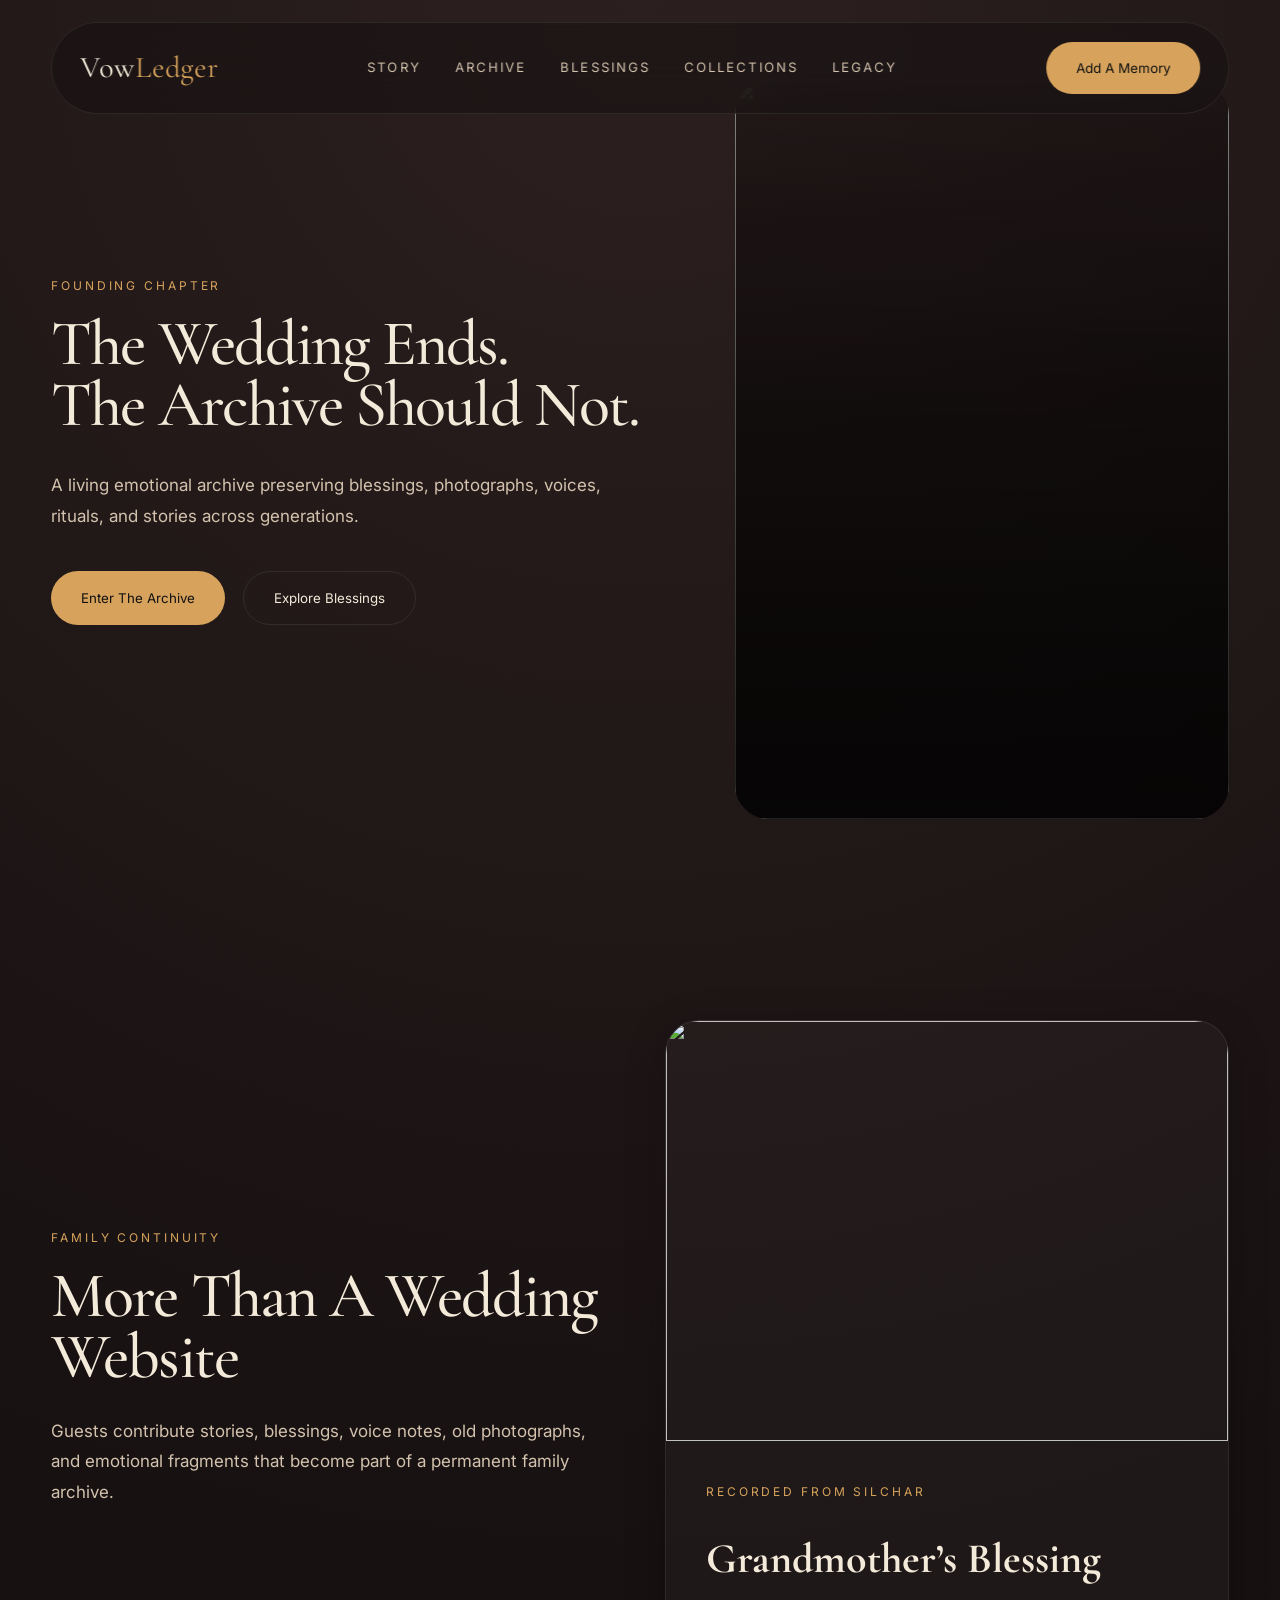
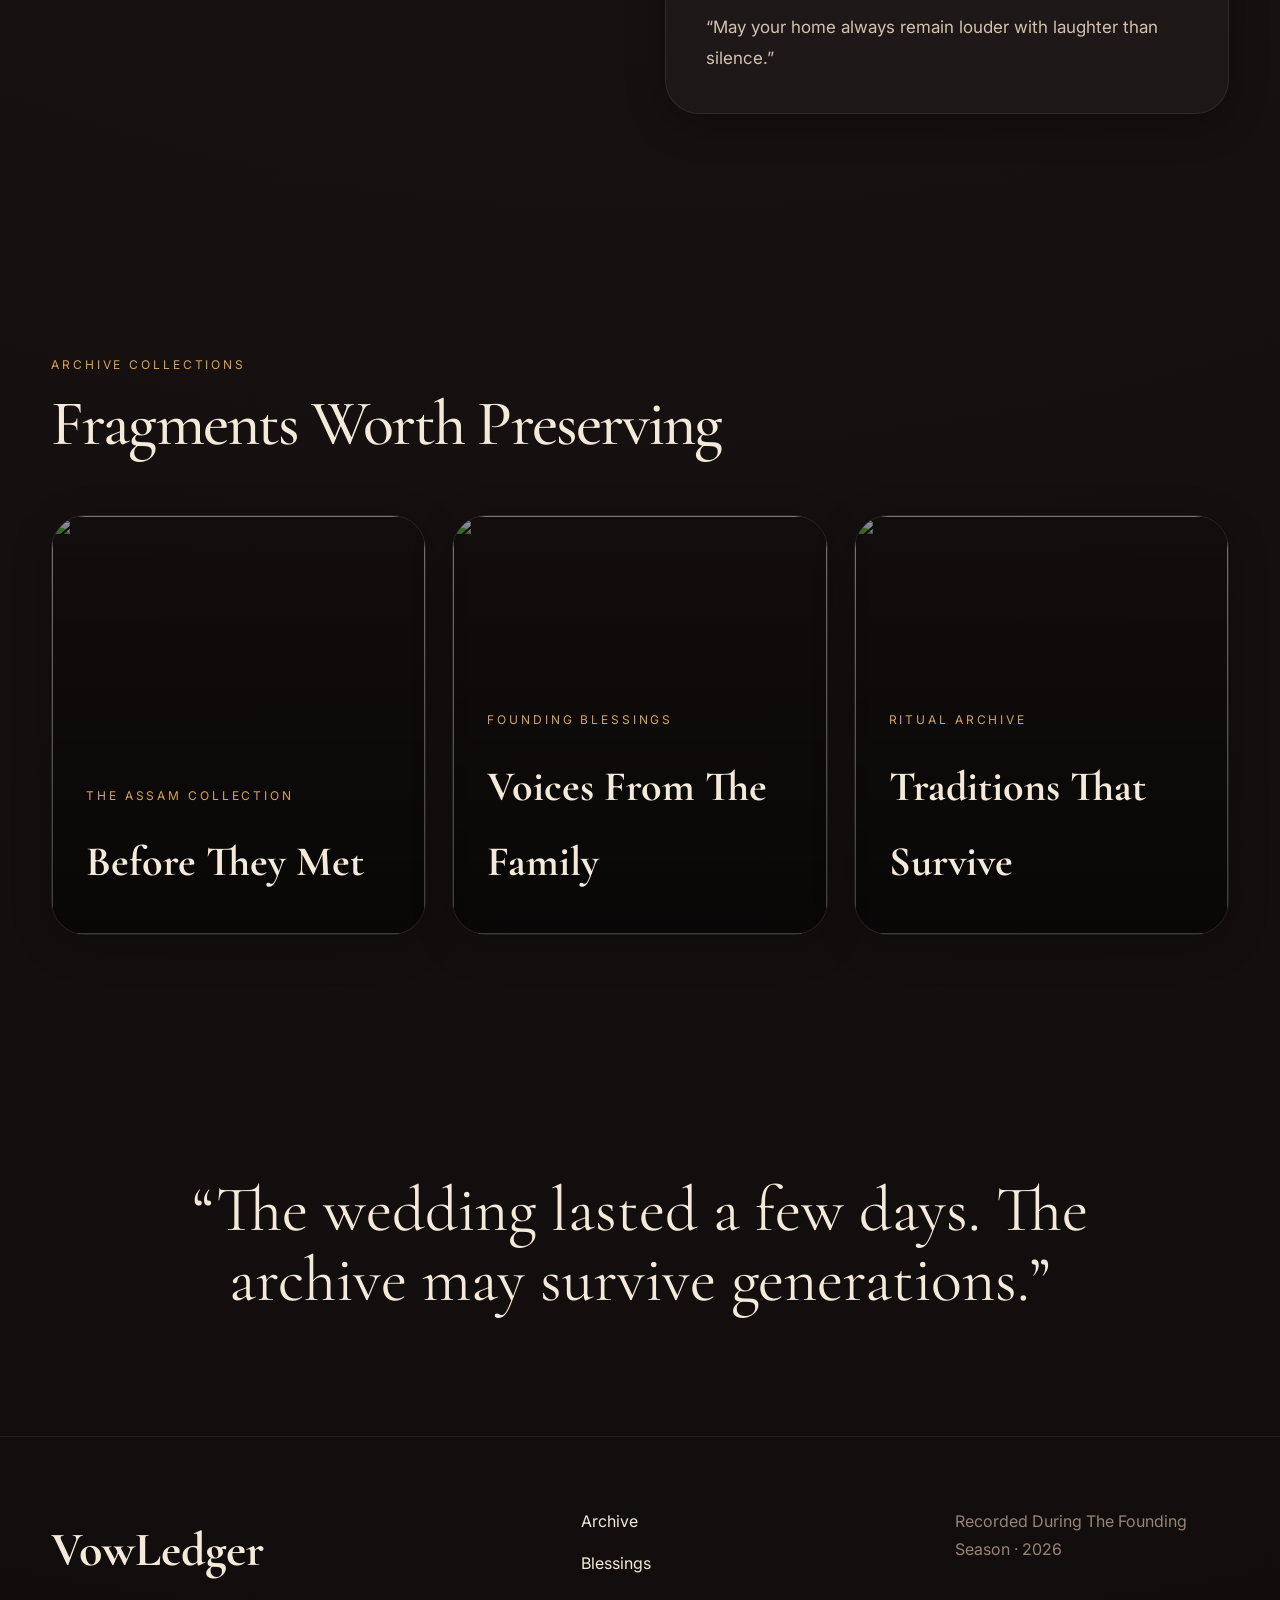
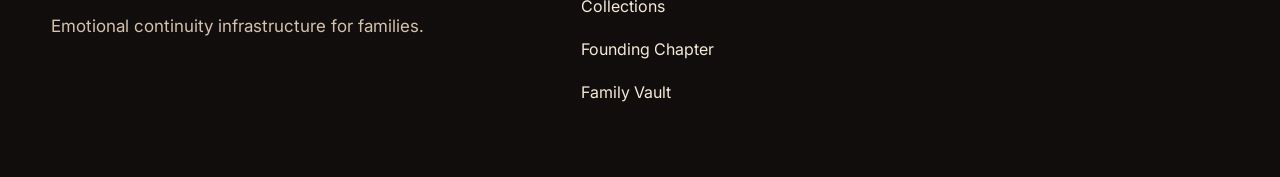
==== index.html @ ac440067 "going live" ====
<!DOCTYPE html>
<html lang="en">
<head>
<meta charset="UTF-8" />
<meta name="viewport" content="width=device-width, initial-scale=1.0"/>

<title>VowLedger — Founding Chapter</title>

<link rel="preconnect" href="https://fonts.googleapis.com">
<link rel="preconnect" href="https://fonts.gstatic.com" crossorigin>

<link href="https://fonts.googleapis.com/css2?family=Cormorant+Garamond:wght@400;500;600;700&family=Inter:wght@300;400;500;600&display=swap" rel="stylesheet">

<!-- STRUCTURE -->
<style>

/* =========================================================
BASE.CSS
========================================================= */

:root{

    --container:1320px;

    --section-spacing:120px;

    --radius-xl:34px;
    --radius-lg:28px;
    --radius-md:20px;

    --transition:
    all .8s cubic-bezier(.19,1,.22,1);

}

/* =========================================================
RESET
========================================================= */

*{
    margin:0;
    padding:0;
    box-sizing:border-box;
}

html{
    scroll-behavior:smooth;
}

body{
    overflow-x:hidden;
    font-family:var(--font-body);
    background:var(--bg);
    color:var(--text-primary);
    line-height:1.8;
}

img{
    max-width:100%;
    display:block;
}

a{
    text-decoration:none;
    color:inherit;
}

button{
    border:none;
    outline:none;
    cursor:pointer;
    font-family:inherit;
}

/* =========================================================
GLOBAL
========================================================= */

.vl-container{
    width:min(92%, var(--container));
    margin:auto;
}

.vl-section{
    padding:var(--section-spacing) 0;
}

.vl-eyebrow{
    font-size:12px;
    letter-spacing:.24em;
    text-transform:uppercase;
    color:var(--accent);
    margin-bottom:18px;
}

.vl-heading{
    font-family:var(--font-heading);
    font-size:clamp(40px,5vw,82px);
    line-height:.95;
    font-weight:500;
    letter-spacing:-.03em;
}

.vl-copy{
    max-width:720px;
    font-size:17px;
    color:var(--text-secondary);
}

.vl-btn{
    padding:18px 30px;
    border-radius:999px;
    transition:var(--transition);
}

.vl-btn-primary{
    background:var(--accent);
    color:#111;
}

.vl-btn-secondary{
    border:1px solid var(--border-soft);
    background:transparent;
    color:var(--text-primary);
}

/* =========================================================
HEADER
========================================================= */

.vl-header{

    position:fixed;
    top:22px;
    left:50%;
    transform:translateX(-50%);

    width:min(92%,1280px);

    z-index:1000;

    backdrop-filter:blur(20px);

    background:rgba(10,10,10,.42);

    border:1px solid var(--border-soft);

    border-radius:999px;

}

.vl-header-inner{

    display:flex;
    align-items:center;
    justify-content:space-between;

    padding:18px 28px;
}

.vl-logo{

    font-family:var(--font-heading);
    font-size:30px;
    letter-spacing:.03em;
}

.vl-logo span{
    color:var(--accent);
}

.vl-nav{

    display:flex;
    gap:34px;
}

.vl-nav a{

    font-size:13px;
    letter-spacing:.16em;
    text-transform:uppercase;
    color:var(--text-secondary);

    transition:var(--transition);
}

.vl-nav a:hover{
    color:var(--text-primary);
}

/* =========================================================
HERO
========================================================= */

.vl-hero{

    min-height:100vh;

    display:flex;
    align-items:center;

    position:relative;

    overflow:hidden;
}

.vl-hero-grid{

    display:grid;
    grid-template-columns:1.1fr .9fr;
    gap:80px;
    align-items:center;
}

.vl-hero-media{

    position:relative;
    border-radius:var(--radius-xl);
    overflow:hidden;
}

.vl-hero-media img{

    width:100%;
    height:82vh;
    object-fit:cover;

    filter:
    brightness(.85)
    contrast(1.04)
    saturate(.95);
}

.vl-hero-overlay{

    position:absolute;
    inset:0;

    background:
    linear-gradient(
    to top,
    rgba(0,0,0,.55),
    rgba(0,0,0,.08)
    );
}

.vl-hero-content{
    position:relative;
    z-index:2;
}

.vl-hero-copy{

    margin:34px 0 40px;
}

.vl-hero-actions{

    display:flex;
    gap:18px;
    flex-wrap:wrap;
}

/* =========================================================
EDITORIAL SECTION
========================================================= */

.vl-editorial-grid{

    display:grid;
    grid-template-columns:1fr 1fr;
    gap:50px;
    align-items:center;
}

.vl-editorial-card{

    background:var(--card-bg);

    border:1px solid var(--border-soft);

    border-radius:var(--radius-xl);

    overflow:hidden;
}

.vl-editorial-card img{

    height:420px;
    width:100%;
    object-fit:cover;
}

.vl-editorial-body{
    padding:40px;
}

/* =========================================================
ARCHIVE STRIP
========================================================= */

.vl-archive-strip{

    display:grid;
    grid-template-columns:repeat(3,1fr);
    gap:26px;
}

.vl-memory{

    position:relative;

    min-height:420px;

    border-radius:var(--radius-xl);

    overflow:hidden;

    border:1px solid var(--border-soft);
}

.vl-memory img{

    position:absolute;
    inset:0;

    width:100%;
    height:100%;
    object-fit:cover;

    filter:
    brightness(.7)
    contrast(1.02)
    saturate(.95);
}

.vl-memory-content{

    position:absolute;
    bottom:0;
    left:0;

    padding:34px;
    z-index:2;
}

/* =========================================================
QUOTE
========================================================= */

.vl-quote{

    text-align:center;
    max-width:900px;
    margin:auto;
}

.vl-quote blockquote{

    font-family:var(--font-heading);

    font-size:clamp(40px,5vw,72px);

    line-height:1.1;

    color:var(--text-primary);
}

/* =========================================================
FOOTER
========================================================= */

.vl-footer{

    border-top:1px solid var(--border-soft);

    padding:70px 0;
}

.vl-footer-grid{

    display:grid;
    grid-template-columns:1.2fr .8fr .7fr;
    gap:60px;
}

.vl-footer h3{

    font-family:var(--font-heading);

    font-size:48px;
    margin-bottom:18px;
}

.vl-footer-links{

    display:flex;
    flex-direction:column;
    gap:14px;
}

.vl-footer-meta{
    color:var(--text-muted);
}

/* =========================================================
TABLET
========================================================= */

@media(max-width:1024px){

    .vl-nav{
        display:none;
    }

    .vl-hero-grid{
        grid-template-columns:1fr;
    }

    .vl-editorial-grid{
        grid-template-columns:1fr 1fr;
    }

    .vl-archive-strip{
        grid-template-columns:1fr 1fr;
    }

    .vl-footer-grid{
        grid-template-columns:1fr 1fr;
    }
}

/* =========================================================
MOBILE
========================================================= */

@media(max-width:767px){

    :root{
        --section-spacing:90px;
    }

    .vl-header-inner{
        padding:16px 22px;
    }

    .vl-hero{
        padding-top:140px;
    }

    .vl-editorial-grid,
    .vl-archive-strip,
    .vl-footer-grid{
        grid-template-columns:1fr;
    }

    .vl-heading{
        line-height:1.02;
    }

    .vl-hero-media img{
        height:58vh;
    }

    .vl-editorial-body{
        padding:28px;
    }

    .vl-memory{
        min-height:360px;
    }

}

</style>

<!-- VISUAL STYLE -->
<style>

/* =========================================================
THEME-BENGAL.CSS
========================================================= */

body.theme-bengal{

    --bg:#1b1414;
    --bg-soft:#2a1e1e;

    --text-primary:#f4ead9;
    --text-secondary:#d3c2ad;
    --text-muted:#978571;

    --accent:#d7a35c;

    --border-soft:rgba(255,255,255,.08);

    --card-bg:rgba(255,255,255,.03);

    --font-heading:'Cormorant Garamond', serif;
    --font-body:'Inter', sans-serif;

    background:
    radial-gradient(
    circle at top,
    #2c1f1f 0%,
    #171111 45%,
    #120d0d 100%
    );
}

.theme-bengal .vl-header{
    background:rgba(24,18,18,.58);
}

.theme-bengal .vl-memory::after,
.theme-bengal .vl-hero-media::after{

    content:"";

    position:absolute;
    inset:0;

    background:
    linear-gradient(
    to top,
    rgba(0,0,0,.58),
    rgba(0,0,0,.12)
    );
}

.theme-bengal .vl-btn-primary:hover{

    transform:translateY(-3px);

    box-shadow:
    0 10px 40px rgba(215,163,92,.18);
}

.theme-bengal .vl-editorial-card,
.theme-bengal .vl-memory{

    box-shadow:
    0 10px 40px rgba(0,0,0,.24);
}

</style>

</head>

<body class="theme-bengal">

<!-- HEADER -->

<header class="vl-header">

    <div class="vl-header-inner">

        <div class="vl-logo">
            Vow<span>Ledger</span>
        </div>

        <nav class="vl-nav">
            <a href="#">Story</a>
            <a href="#">Archive</a>
            <a href="#">Blessings</a>
            <a href="#">Collections</a>
            <a href="#">Legacy</a>
        </nav>

        <button class="vl-btn vl-btn-primary">
            Add A Memory
        </button>

    </div>

</header>

<!-- HERO -->

<section class="vl-hero">

    <div class="vl-container">

        <div class="vl-hero-grid">

            <div class="vl-hero-content">

                <div class="vl-eyebrow">
                    FOUNDING CHAPTER
                </div>

                <h1 class="vl-heading">
                    The Wedding Ends.<br>
                    The Archive Should Not.
                </h1>

                <p class="vl-copy vl-hero-copy">
                    A living emotional archive preserving blessings,
                    photographs, voices, rituals, and stories across generations.
                </p>

                <div class="vl-hero-actions">

                    <button class="vl-btn vl-btn-primary">
                        Enter The Archive
                    </button>

                    <button class="vl-btn vl-btn-secondary">
                        Explore Blessings
                    </button>

                </div>

            </div>

            <div class="vl-hero-media">

                <img src="https://images.unsplash.com/photo-1511285560929-80b456fea0bc?q=80&w=1600&auto=format&fit=crop" alt="">

                <div class="vl-hero-overlay"></div>

            </div>

        </div>

    </div>

</section>

<!-- EDITORIAL -->

<section class="vl-section">

    <div class="vl-container">

        <div class="vl-editorial-grid">

            <div>

                <div class="vl-eyebrow">
                    FAMILY CONTINUITY
                </div>

                <h2 class="vl-heading">
                    More Than A Wedding Website
                </h2>

                <p class="vl-copy" style="margin-top:28px;">
                    Guests contribute stories, blessings,
                    voice notes, old photographs,
                    and emotional fragments that become
                    part of a permanent family archive.
                </p>

            </div>

            <article class="vl-editorial-card">

                <img src="https://images.unsplash.com/photo-1519741497674-611481863552?q=80&w=1600&auto=format&fit=crop">

                <div class="vl-editorial-body">

                    <div class="vl-eyebrow">
                        RECORDED FROM SILCHAR
                    </div>

                    <h3 style="
                    font-family:var(--font-heading);
                    font-size:42px;
                    margin-bottom:16px;
                    ">
                        Grandmother’s Blessing
                    </h3>

                    <p class="vl-copy">
                        “May your home always remain louder with laughter than silence.”
                    </p>

                </div>

            </article>

        </div>

    </div>

</section>

<!-- ARCHIVE -->

<section class="vl-section">

    <div class="vl-container">

        <div class="vl-eyebrow">
            ARCHIVE COLLECTIONS
        </div>

        <h2 class="vl-heading" style="margin-bottom:60px;">
            Fragments Worth Preserving
        </h2>

        <div class="vl-archive-strip">

            <article class="vl-memory">

                <img src="https://images.unsplash.com/photo-1520854221256-17451cc331bf?q=80&w=1600&auto=format&fit=crop">

                <div class="vl-memory-content">

                    <div class="vl-eyebrow">
                        THE ASSAM COLLECTION
                    </div>

                    <h3 style="
                    font-family:var(--font-heading);
                    font-size:42px;
                    ">
                        Before They Met
                    </h3>

                </div>

            </article>

            <article class="vl-memory">

                <img src="https://images.unsplash.com/photo-1515934751635-c81c6bc9a2d8?q=80&w=1600&auto=format&fit=crop">

                <div class="vl-memory-content">

                    <div class="vl-eyebrow">
                        FOUNDING BLESSINGS
                    </div>

                    <h3 style="
                    font-family:var(--font-heading);
                    font-size:42px;
                    ">
                        Voices From The Family
                    </h3>

                </div>

            </article>

            <article class="vl-memory">

                <img src="https://images.unsplash.com/photo-1513279922550-250c2129b13a?q=80&w=1600&auto=format&fit=crop">

                <div class="vl-memory-content">

                    <div class="vl-eyebrow">
                        RITUAL ARCHIVE
                    </div>

                    <h3 style="
                    font-family:var(--font-heading);
                    font-size:42px;
                    ">
                        Traditions That Survive
                    </h3>

                </div>

            </article>

        </div>

    </div>

</section>

<!-- QUOTE -->

<section class="vl-section">

    <div class="vl-container">

        <div class="vl-quote">

            <blockquote>
                “The wedding lasted a few days.
                The archive may survive generations.”
            </blockquote>

        </div>

    </div>

</section>

<!-- FOOTER -->

<footer class="vl-footer">

    <div class="vl-container">

        <div class="vl-footer-grid">

            <div>

                <h3>VowLedger</h3>

                <p class="vl-copy">
                    Emotional continuity infrastructure for families.
                </p>

            </div>

            <div class="vl-footer-links">

                <a href="#">Archive</a>
                <a href="#">Blessings</a>
                <a href="#">Collections</a>
                <a href="#">Founding Chapter</a>
                <a href="#">Family Vault</a>

            </div>

            <div class="vl-footer-meta">

                Recorded During The Founding Season · 2026

            </div>

        </div>

    </div>

</footer>

</body>
</html>
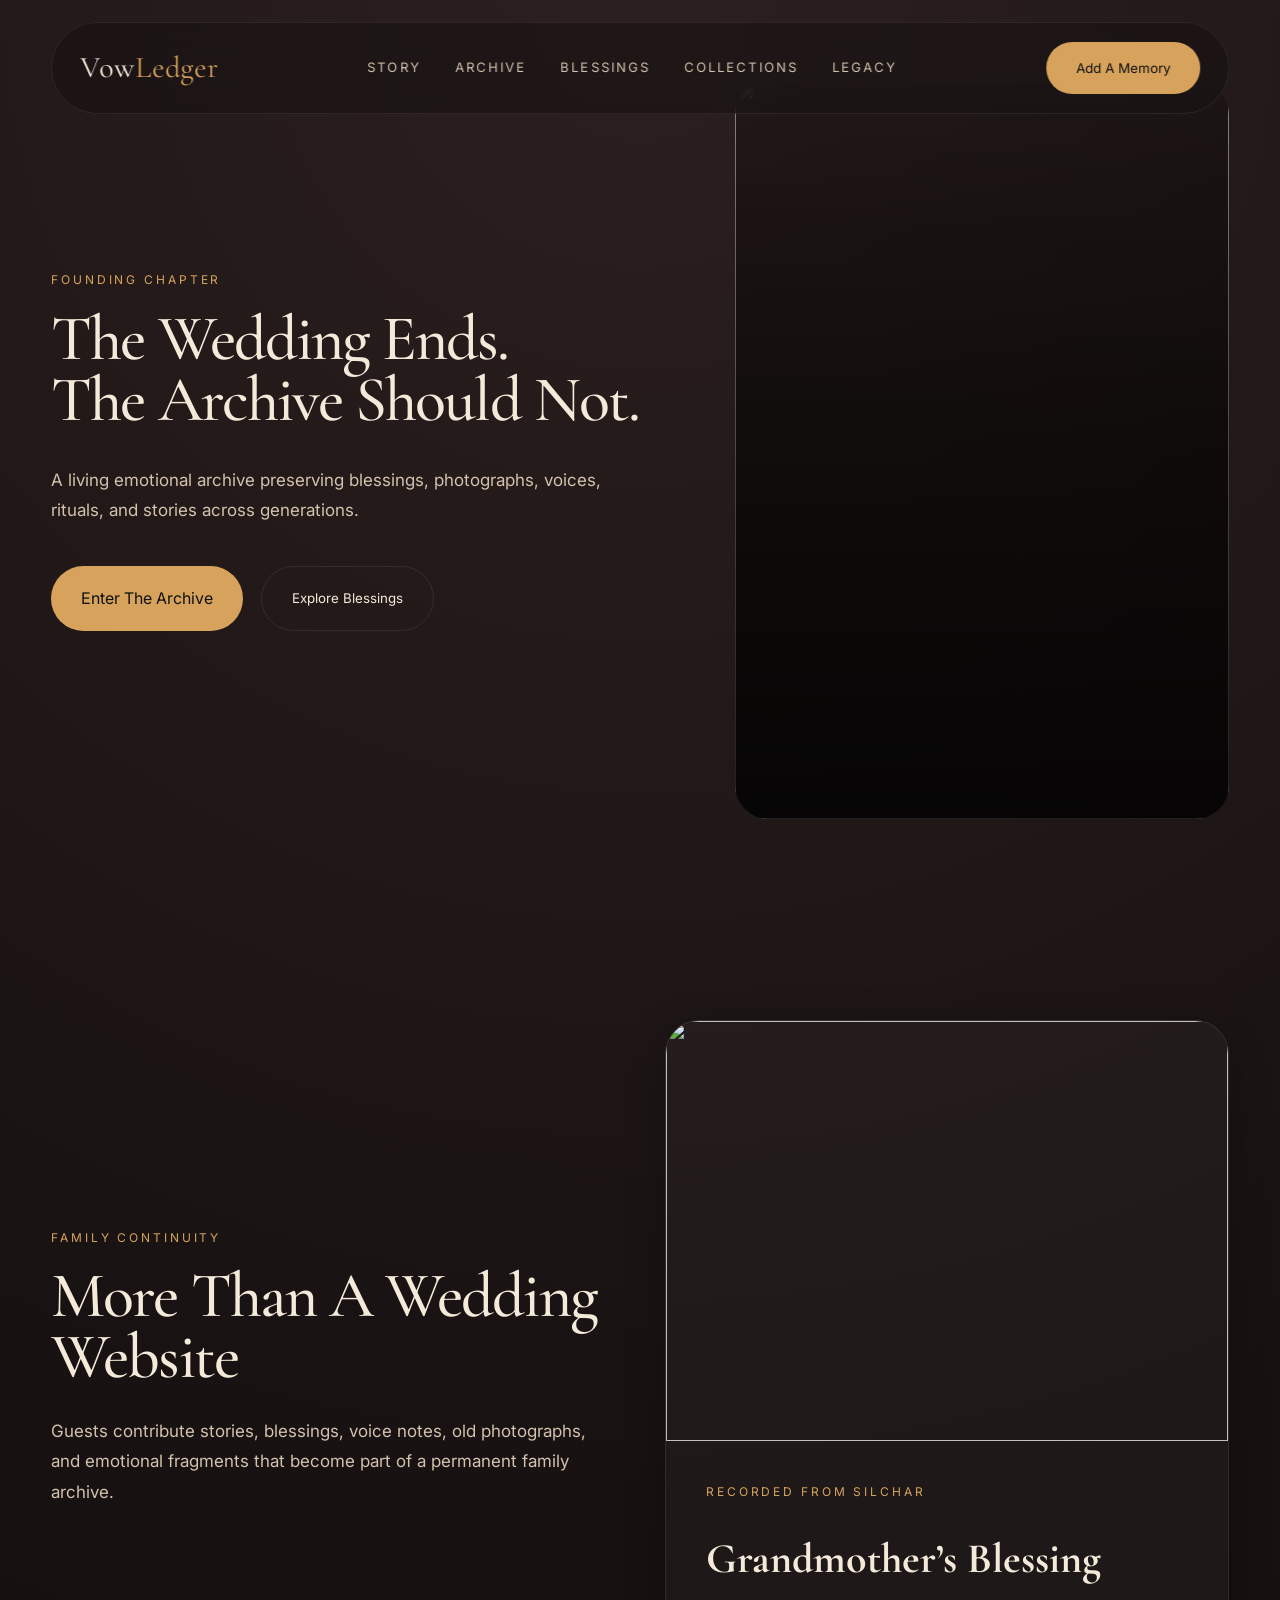
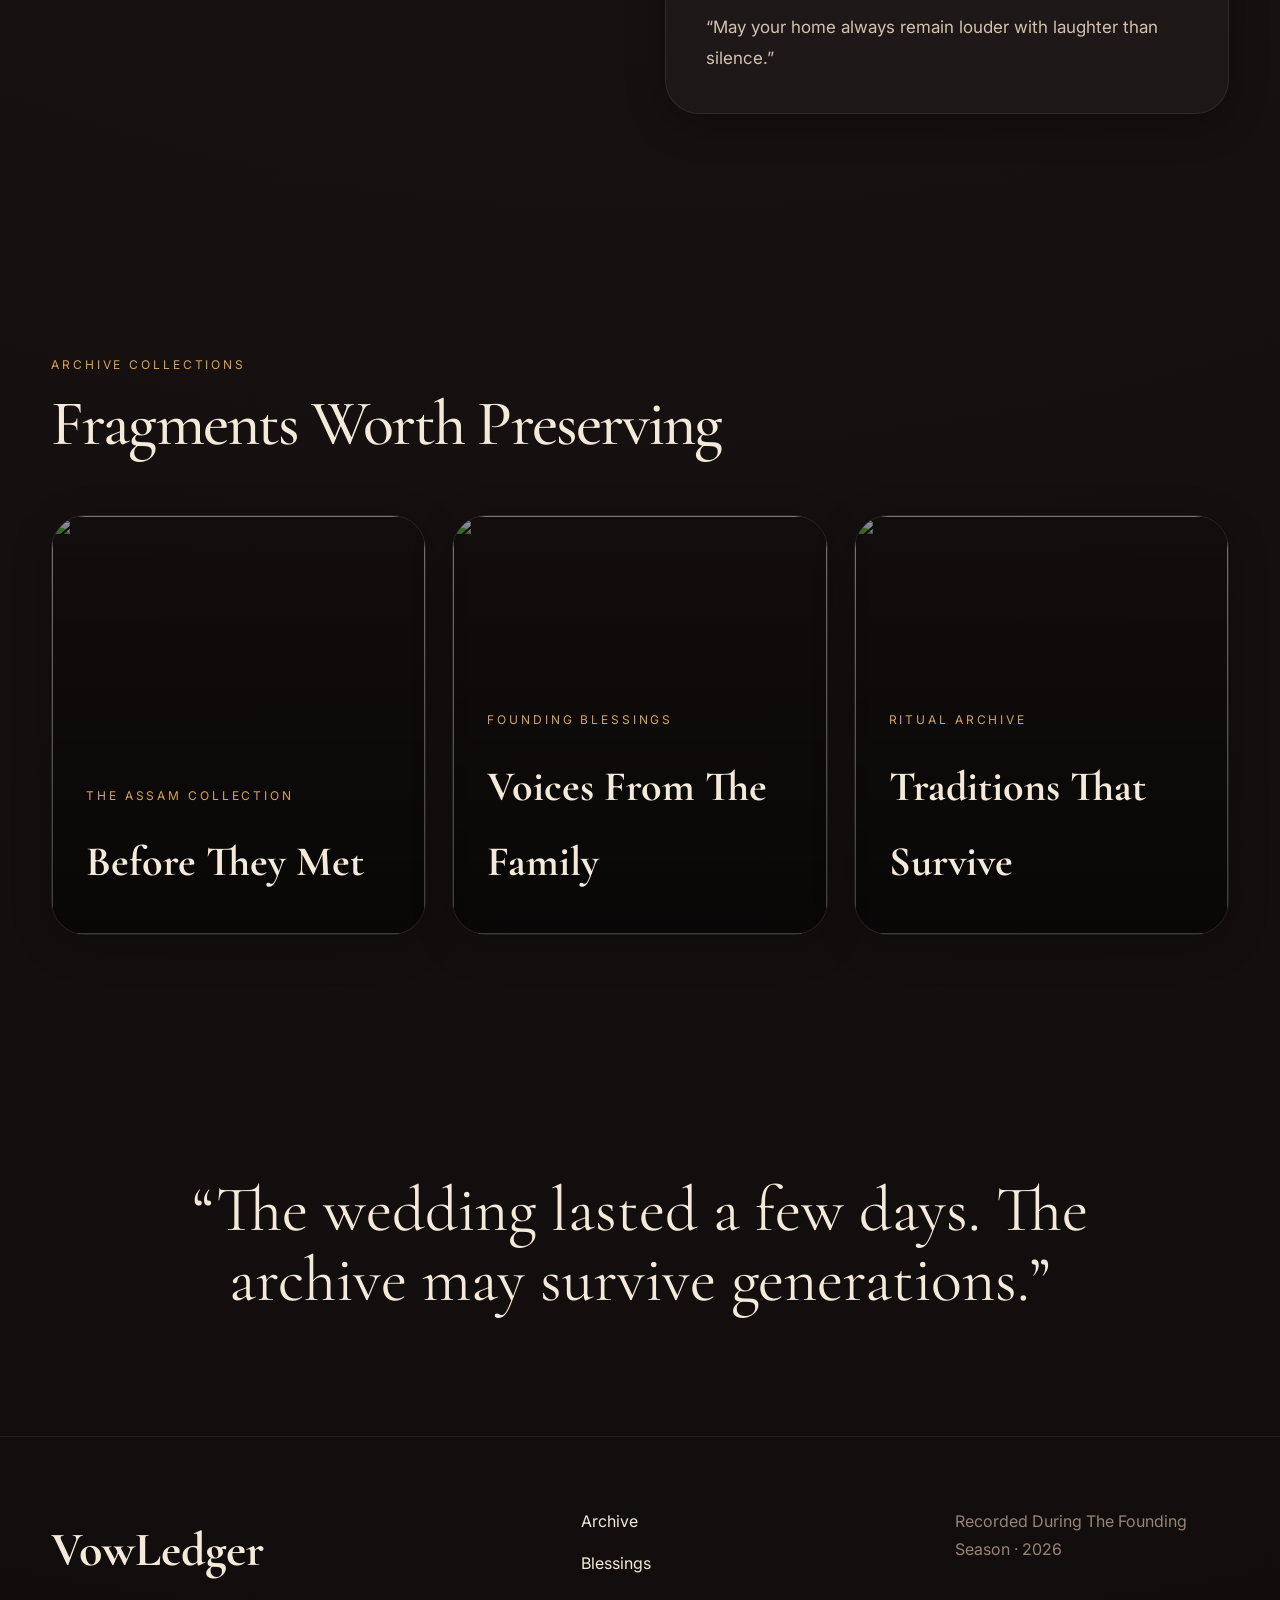
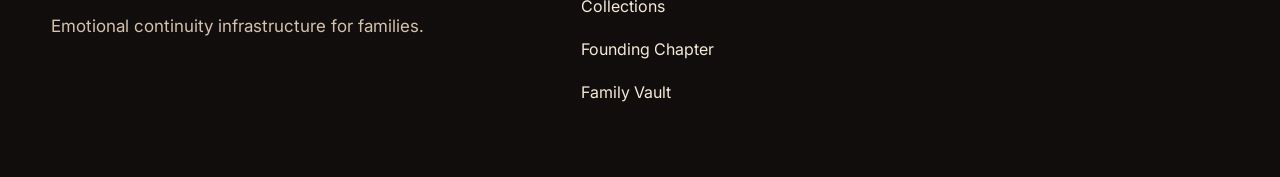
==== commit 56d37f0c: "css in sync" ====
--- a/index.html
+++ b/index.html
@@ -564,7 +564,7 @@
             <a href="#">Story</a>
             <a href="#">Archive</a>
             <a href="#">Blessings</a>
-            <a href="#">Collections</a>
+            <a href="h-scroll.html">Collections</a>
             <a href="#">Legacy</a>
         </nav>
 
@@ -602,9 +602,9 @@
 
                 <div class="vl-hero-actions">
 
-                    <button class="vl-btn vl-btn-primary">
+                    <a class="vl-btn vl-btn-primary" href="archive.html">
                         Enter The Archive
-                    </button>
+                    </a>
 
                     <button class="vl-btn vl-btn-secondary">
                         Explore Blessings
